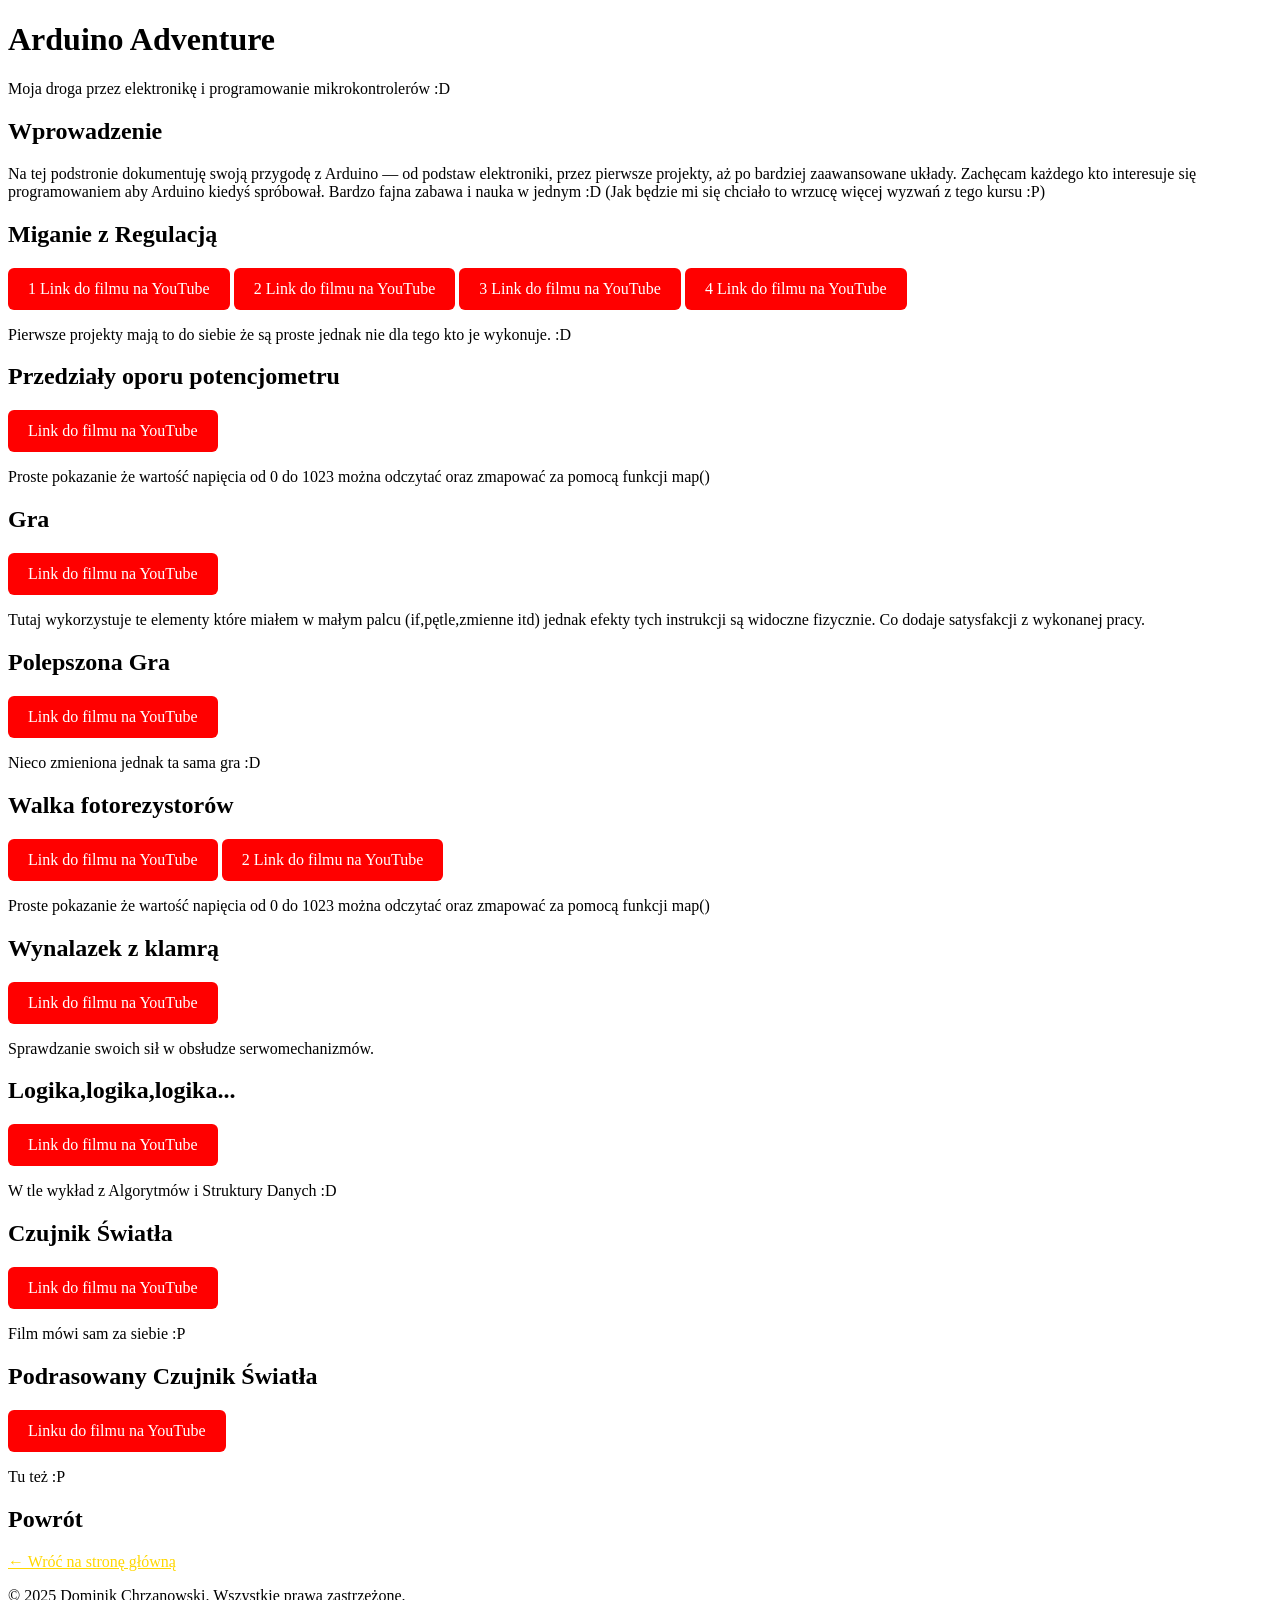
==== Arduino Adventure.html @ 1cbd1c6f "Arduino Adventure" ====
<!DOCTYPE html>
<html lang="pl">
<head>
  <meta charset="UTF-8">
  <meta name="viewport" content="width=device-width, initial-scale=1">
  <link rel="stylesheet" href="style.css">
  <title>Arduino Adventure</title>
</head>
<body>

<header>
  <h1>Arduino Adventure</h1>
  <p>Moja droga przez elektronikę i programowanie mikrokontrolerów :D</p>
</header>

<section>

  <div class="card">
    <h2>Wprowadzenie</h2>
    <p>
      Na tej podstronie dokumentuję swoją przygodę z Arduino — od podstaw elektroniki,
      przez pierwsze projekty, aż po bardziej zaawansowane układy. Zachęcam każdego kto interesuje się programowaniem aby Arduino kiedyś spróbował.
      Bardzo fajna zabawa i nauka w jednym :D
      (Jak będzie mi się chciało to wrzucę więcej wyzwań z tego kursu :P)
    </p>
  </div>
  <div class="card">
    <h2>Miganie z Regulacją</h2>
    <a href="https://youtube.com/shorts/hrBWYWuu4TU" 
   target="_blank" 
   style="display:inline-block; padding:12px 20px; background:#ff0000; color:white; border-radius:6px; text-decoration:none;">
  1 Link do filmu na YouTube
</a>
<a href="https://youtube.com/shorts/Qnf04QjFK5Y?feature=share" 
   target="_blank" 
   style="display:inline-block; padding:12px 20px; background:#ff0000; color:white; border-radius:6px; text-decoration:none;">
  2 Link do filmu na YouTube
</a>
<a href="https://youtube.com/shorts/T4ff5WCKgcs?feature=share" 
   target="_blank" 
   style="display:inline-block; padding:12px 20px; background:#ff0000; color:white; border-radius:6px; text-decoration:none;">
  3 Link do filmu na YouTube
</a>
<a href="https://youtube.com/shorts/pUCqi9dPT6Q?feature=share" 
   target="_blank" 
   style="display:inline-block; padding:12px 20px; background:#ff0000; color:white; border-radius:6px; text-decoration:none;">
  4 Link do filmu na YouTube
</a>

    <p>
      Pierwsze projekty mają to do siebie że są proste jednak nie dla tego kto je wykonuje. :D 
    </p>
  </div>

  <div class="card">
    <h2>Przedziały oporu potencjometru</h2>

    <a href="https://youtube.com/shorts/5D8V5PpXNJE" 
   target="_blank" 
   style="display:inline-block; padding:12px 20px; background:#ff0000; color:white; border-radius:6px; text-decoration:none;">
 Link do filmu na YouTube
</a>

    <p>
      Proste pokazanie że wartość napięcia od 0 do 1023 można odczytać oraz zmapować za pomocą funkcji map()
    </p>
  </div>

  <div class="card">
    <h2>Gra</h2>

    <a href="https://youtube.com/shorts/ZAWejNG53Y0" 
   target="_blank" 
   style="display:inline-block; padding:12px 20px; background:#ff0000; color:white; border-radius:6px; text-decoration:none;">
 Link do filmu na YouTube
</a>

    <p>
      Tutaj wykorzystuje te elementy które miałem w małym palcu (if,pętle,zmienne itd) jednak efekty tych instrukcji są widoczne fizycznie. Co dodaje satysfakcji z wykonanej pracy.
    </p>
  </div>

  <div class="card">
    <h2>Polepszona Gra</h2>

    <a href="https://youtube.com/shorts/DV6dag7jvz0" 
   target="_blank" 
   style="display:inline-block; padding:12px 20px; background:#ff0000; color:white; border-radius:6px; text-decoration:none;">
 Link do filmu na YouTube
</a>

    <p>
      Nieco zmieniona jednak ta sama gra :D
    </p>
  </div>

  

  <div class="card">
    <h2>Walka fotorezystorów</h2>

    <a href="https://youtube.com/shorts/LluiRMYVWiA" 
   target="_blank" 
   style="display:inline-block; padding:12px 20px; background:#ff0000; color:white; border-radius:6px; text-decoration:none;">
 Link do filmu na YouTube
</a>
<a href="https://youtube.com/shorts/ug6g82yJbM4" 
   target="_blank" 
   style="display:inline-block; padding:12px 20px; background:#ff0000; color:white; border-radius:6px; text-decoration:none;">
 2 Link do filmu na YouTube
</a>

    <p>
      Proste pokazanie że wartość napięcia od 0 do 1023 można odczytać oraz zmapować za pomocą funkcji map()
    </p>
  </div>

  <div class="card">
    <h2>Wynalazek z klamrą</h2>

    <a href="https://youtube.com/shorts/8yq5T-n1Qmk" 
   target="_blank" 
   style="display:inline-block; padding:12px 20px; background:#ff0000; color:white; border-radius:6px; text-decoration:none;">
 Link do filmu na YouTube
</a>

    <p>
      Sprawdzanie swoich sił w obsłudze serwomechanizmów.
    </p>
  </div>

  <div class="card">
    <h2>Logika,logika,logika...</h2>

    <a href="https://youtube.com/shorts/JsUmTFg7BD0?feature=share" 
   target="_blank" 
   style="display:inline-block; padding:12px 20px; background:#ff0000; color:white; border-radius:6px; text-decoration:none;">
 Link do filmu na YouTube
</a>


    <p>
      W tle wykład z Algorytmów i Struktury Danych :D 
    </p>
  </div>

  <div class="card">
    <h2>Czujnik Światła</h2>

    <a href="https://youtube.com/shorts/Hsckqw1Oh8s?feature=share" 
   target="_blank" 
   style="display:inline-block; padding:12px 20px; background:#ff0000; color:white; border-radius:6px; text-decoration:none;">
  Link do filmu na YouTube
</a>

    <p>
      Film mówi sam za siebie :P
    </p>
  </div>

  <div class="card">
    <h2>Podrasowany Czujnik Światła</h2>

    <a href="https://youtube.com/shorts/ZAWejNG53Y0" 
   target="_blank" 
   style="display:inline-block; padding:12px 20px; background:#ff0000; color:white; border-radius:6px; text-decoration:none;">
 Linku do filmu na YouTube
</a>

    <p>
      Tu też :P
    </p>
  </div>
  <!-- POWRÓT -->
  <div class="card">
    <h2>Powrót</h2>
    <p><a href="index.html" style="color: #ffd700;">← Wróć na stronę główną</a></p>
  </div>

</section>

<footer>
  &copy; 2025 Dominik Chrzanowski. Wszystkie prawa zastrzeżone.
</footer>

</body>
</html>
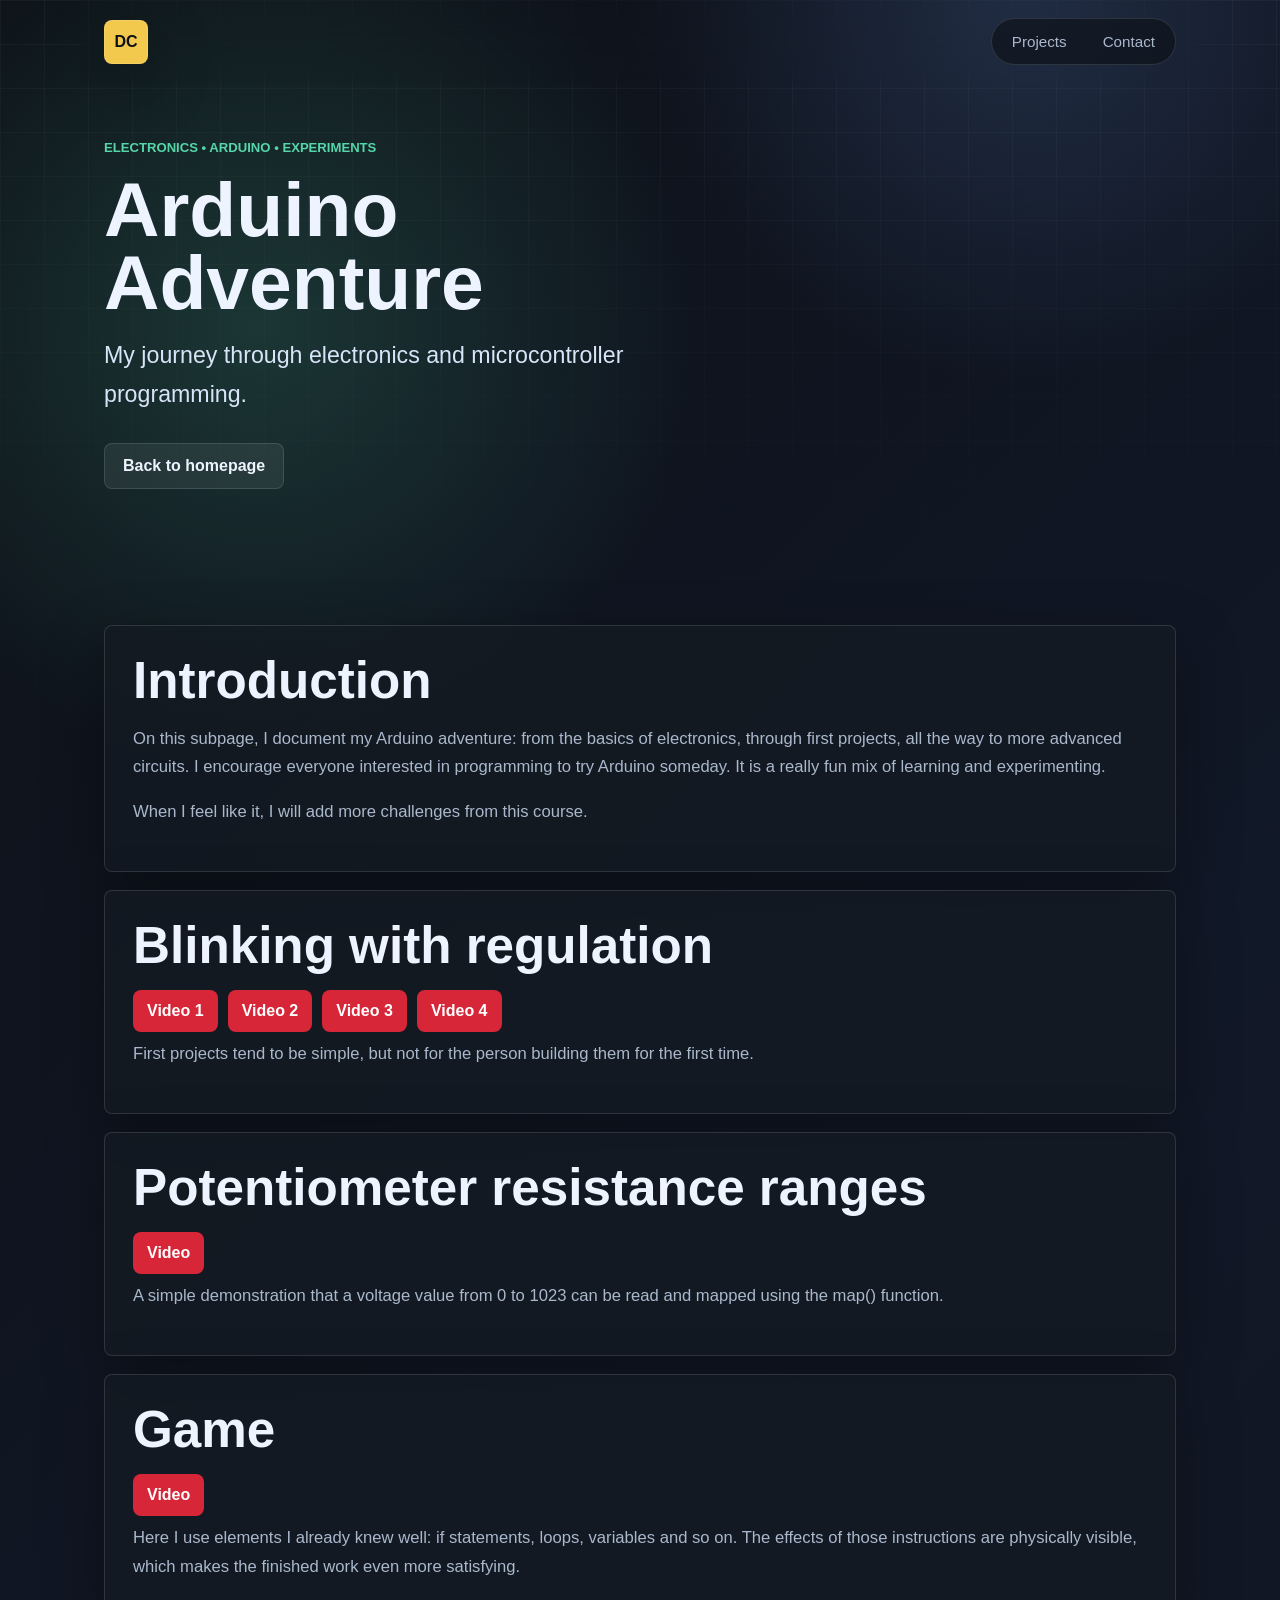
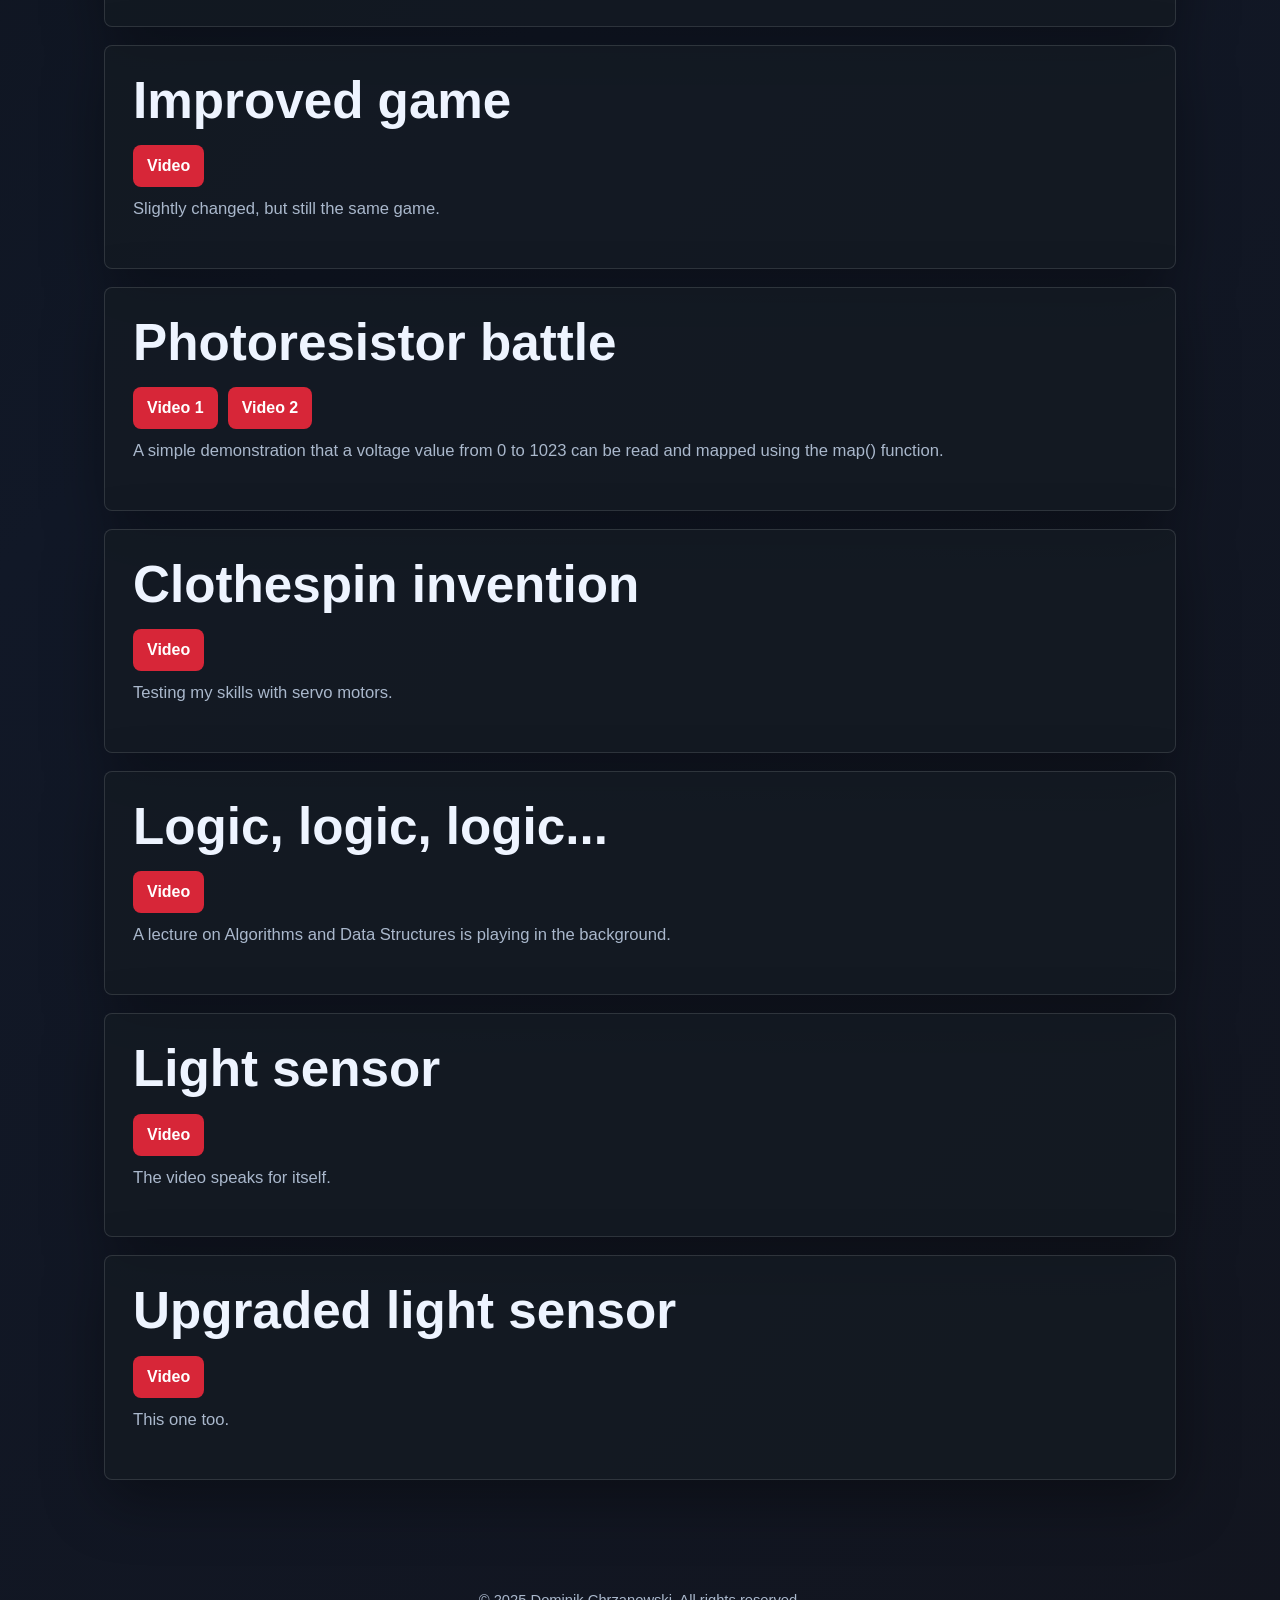
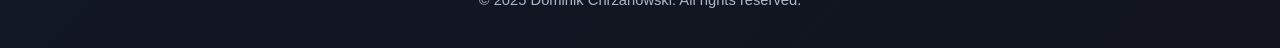
==== commit 1d97d7bc: "Redesign portfolio and add IT Warehouse Desktop download" ====
--- a/Arduino Adventure.html
+++ b/Arduino Adventure.html
@@ -1,187 +1,127 @@
 <!DOCTYPE html>
-<html lang="pl">
+<html lang="en">
 <head>
   <meta charset="UTF-8">
   <meta name="viewport" content="width=device-width, initial-scale=1">
+  <meta name="description" content="Arduino Adventure: Dominik Chrzanowski's electronics and microcontroller projects.">
   <link rel="stylesheet" href="style.css">
-  <title>Arduino Adventure</title>
+  <title>Arduino Adventure | Dominik Chrzanowski</title>
 </head>
 <body>
+  <nav class="topbar" aria-label="Main navigation">
+    <a class="brand" href="index.html">DC</a>
+    <div class="nav-links">
+      <a href="index.html#projects">Projects</a>
+      <a href="index.html#contact">Contact</a>
+    </div>
+  </nav>
 
-<header>
-  <h1>Arduino Adventure</h1>
-  <p>Moja droga przez elektronikę i programowanie mikrokontrolerów :D</p>
-</header>
+  <header class="hero subpage-hero">
+    <div class="hero-copy">
+      <p class="eyebrow">Electronics • Arduino • Experiments</p>
+      <h1>Arduino Adventure</h1>
+      <p class="lead">My journey through electronics and microcontroller programming.</p>
+      <div class="hero-actions">
+        <a class="button secondary" href="index.html">Back to homepage</a>
+      </div>
+    </div>
+  </header>
 
-<section>
+  <main class="section content-stack">
+    <article class="card">
+      <h2>Introduction</h2>
+      <p>
+        On this subpage, I document my Arduino adventure: from the basics of electronics,
+        through first projects, all the way to more advanced circuits. I encourage everyone interested in
+        programming to try Arduino someday. It is a really fun mix of learning and experimenting.
+      </p>
+      <p>
+        When I feel like it, I will add more challenges from this course.
+      </p>
+    </article>
 
-  <div class="card">
-    <h2>Wprowadzenie</h2>
-    <p>
-      Na tej podstronie dokumentuję swoją przygodę z Arduino — od podstaw elektroniki,
-      przez pierwsze projekty, aż po bardziej zaawansowane układy. Zachęcam każdego kto interesuje się programowaniem aby Arduino kiedyś spróbował.
-      Bardzo fajna zabawa i nauka w jednym :D
-      (Jak będzie mi się chciało to wrzucę więcej wyzwań z tego kursu :P)
-    </p>
-  </div>
-  <div class="card">
-    <h2>Miganie z Regulacją</h2>
-    <a href="https://youtube.com/shorts/hrBWYWuu4TU" 
-   target="_blank" 
-   style="display:inline-block; padding:12px 20px; background:#ff0000; color:white; border-radius:6px; text-decoration:none;">
-  1 Link do filmu na YouTube
-</a>
-<a href="https://youtube.com/shorts/Qnf04QjFK5Y?feature=share" 
-   target="_blank" 
-   style="display:inline-block; padding:12px 20px; background:#ff0000; color:white; border-radius:6px; text-decoration:none;">
-  2 Link do filmu na YouTube
-</a>
-<a href="https://youtube.com/shorts/T4ff5WCKgcs?feature=share" 
-   target="_blank" 
-   style="display:inline-block; padding:12px 20px; background:#ff0000; color:white; border-radius:6px; text-decoration:none;">
-  3 Link do filmu na YouTube
-</a>
-<a href="https://youtube.com/shorts/pUCqi9dPT6Q?feature=share" 
-   target="_blank" 
-   style="display:inline-block; padding:12px 20px; background:#ff0000; color:white; border-radius:6px; text-decoration:none;">
-  4 Link do filmu na YouTube
-</a>
+    <article class="card">
+      <h2>Blinking with regulation</h2>
+      <div class="video-links">
+        <a class="video-button" href="https://youtube.com/shorts/hrBWYWuu4TU" target="_blank" rel="noopener">Video 1</a>
+        <a class="video-button" href="https://youtube.com/shorts/Qnf04QjFK5Y?feature=share" target="_blank" rel="noopener">Video 2</a>
+        <a class="video-button" href="https://youtube.com/shorts/T4ff5WCKgcs?feature=share" target="_blank" rel="noopener">Video 3</a>
+        <a class="video-button" href="https://youtube.com/shorts/pUCqi9dPT6Q?feature=share" target="_blank" rel="noopener">Video 4</a>
+      </div>
+      <p>First projects tend to be simple, but not for the person building them for the first time.</p>
+    </article>
 
-    <p>
-      Pierwsze projekty mają to do siebie że są proste jednak nie dla tego kto je wykonuje. :D 
-    </p>
-  </div>
+    <article class="card">
+      <h2>Potentiometer resistance ranges</h2>
+      <div class="video-links">
+        <a class="video-button" href="https://youtube.com/shorts/5D8V5PpXNJE" target="_blank" rel="noopener">Video</a>
+      </div>
+      <p>A simple demonstration that a voltage value from 0 to 1023 can be read and mapped using the map() function.</p>
+    </article>
 
-  <div class="card">
-    <h2>Przedziały oporu potencjometru</h2>
+    <article class="card">
+      <h2>Game</h2>
+      <div class="video-links">
+        <a class="video-button" href="https://youtube.com/shorts/ZAWejNG53Y0" target="_blank" rel="noopener">Video</a>
+      </div>
+      <p>
+        Here I use elements I already knew well: if statements, loops, variables and so on. The effects of those
+        instructions are physically visible, which makes the finished work even more satisfying.
+      </p>
+    </article>
 
-    <a href="https://youtube.com/shorts/5D8V5PpXNJE" 
-   target="_blank" 
-   style="display:inline-block; padding:12px 20px; background:#ff0000; color:white; border-radius:6px; text-decoration:none;">
- Link do filmu na YouTube
-</a>
+    <article class="card">
+      <h2>Improved game</h2>
+      <div class="video-links">
+        <a class="video-button" href="https://youtube.com/shorts/DV6dag7jvz0" target="_blank" rel="noopener">Video</a>
+      </div>
+      <p>Slightly changed, but still the same game.</p>
+    </article>
 
-    <p>
-      Proste pokazanie że wartość napięcia od 0 do 1023 można odczytać oraz zmapować za pomocą funkcji map()
-    </p>
-  </div>
+    <article class="card">
+      <h2>Photoresistor battle</h2>
+      <div class="video-links">
+        <a class="video-button" href="https://youtube.com/shorts/LluiRMYVWiA" target="_blank" rel="noopener">Video 1</a>
+        <a class="video-button" href="https://youtube.com/shorts/ug6g82yJbM4" target="_blank" rel="noopener">Video 2</a>
+      </div>
+      <p>A simple demonstration that a voltage value from 0 to 1023 can be read and mapped using the map() function.</p>
+    </article>
 
-  <div class="card">
-    <h2>Gra</h2>
+    <article class="card">
+      <h2>Clothespin invention</h2>
+      <div class="video-links">
+        <a class="video-button" href="https://youtube.com/shorts/8yq5T-n1Qmk" target="_blank" rel="noopener">Video</a>
+      </div>
+      <p>Testing my skills with servo motors.</p>
+    </article>
 
-    <a href="https://youtube.com/shorts/ZAWejNG53Y0" 
-   target="_blank" 
-   style="display:inline-block; padding:12px 20px; background:#ff0000; color:white; border-radius:6px; text-decoration:none;">
- Link do filmu na YouTube
-</a>
+    <article class="card">
+      <h2>Logic, logic, logic...</h2>
+      <div class="video-links">
+        <a class="video-button" href="https://youtube.com/shorts/JsUmTFg7BD0?feature=share" target="_blank" rel="noopener">Video</a>
+      </div>
+      <p>A lecture on Algorithms and Data Structures is playing in the background.</p>
+    </article>
 
-    <p>
-      Tutaj wykorzystuje te elementy które miałem w małym palcu (if,pętle,zmienne itd) jednak efekty tych instrukcji są widoczne fizycznie. Co dodaje satysfakcji z wykonanej pracy.
-    </p>
-  </div>
+    <article class="card">
+      <h2>Light sensor</h2>
+      <div class="video-links">
+        <a class="video-button" href="https://youtube.com/shorts/Hsckqw1Oh8s?feature=share" target="_blank" rel="noopener">Video</a>
+      </div>
+      <p>The video speaks for itself.</p>
+    </article>
 
-  <div class="card">
-    <h2>Polepszona Gra</h2>
+    <article class="card">
+      <h2>Upgraded light sensor</h2>
+      <div class="video-links">
+        <a class="video-button" href="https://youtube.com/shorts/ZAWejNG53Y0" target="_blank" rel="noopener">Video</a>
+      </div>
+      <p>This one too.</p>
+    </article>
+  </main>
 
-    <a href="https://youtube.com/shorts/DV6dag7jvz0" 
-   target="_blank" 
-   style="display:inline-block; padding:12px 20px; background:#ff0000; color:white; border-radius:6px; text-decoration:none;">
- Link do filmu na YouTube
-</a>
-
-    <p>
-      Nieco zmieniona jednak ta sama gra :D
-    </p>
-  </div>
-
-  
-
-  <div class="card">
-    <h2>Walka fotorezystorów</h2>
-
-    <a href="https://youtube.com/shorts/LluiRMYVWiA" 
-   target="_blank" 
-   style="display:inline-block; padding:12px 20px; background:#ff0000; color:white; border-radius:6px; text-decoration:none;">
- Link do filmu na YouTube
-</a>
-<a href="https://youtube.com/shorts/ug6g82yJbM4" 
-   target="_blank" 
-   style="display:inline-block; padding:12px 20px; background:#ff0000; color:white; border-radius:6px; text-decoration:none;">
- 2 Link do filmu na YouTube
-</a>
-
-    <p>
-      Proste pokazanie że wartość napięcia od 0 do 1023 można odczytać oraz zmapować za pomocą funkcji map()
-    </p>
-  </div>
-
-  <div class="card">
-    <h2>Wynalazek z klamrą</h2>
-
-    <a href="https://youtube.com/shorts/8yq5T-n1Qmk" 
-   target="_blank" 
-   style="display:inline-block; padding:12px 20px; background:#ff0000; color:white; border-radius:6px; text-decoration:none;">
- Link do filmu na YouTube
-</a>
-
-    <p>
-      Sprawdzanie swoich sił w obsłudze serwomechanizmów.
-    </p>
-  </div>
-
-  <div class="card">
-    <h2>Logika,logika,logika...</h2>
-
-    <a href="https://youtube.com/shorts/JsUmTFg7BD0?feature=share" 
-   target="_blank" 
-   style="display:inline-block; padding:12px 20px; background:#ff0000; color:white; border-radius:6px; text-decoration:none;">
- Link do filmu na YouTube
-</a>
-
-
-    <p>
-      W tle wykład z Algorytmów i Struktury Danych :D 
-    </p>
-  </div>
-
-  <div class="card">
-    <h2>Czujnik Światła</h2>
-
-    <a href="https://youtube.com/shorts/Hsckqw1Oh8s?feature=share" 
-   target="_blank" 
-   style="display:inline-block; padding:12px 20px; background:#ff0000; color:white; border-radius:6px; text-decoration:none;">
-  Link do filmu na YouTube
-</a>
-
-    <p>
-      Film mówi sam za siebie :P
-    </p>
-  </div>
-
-  <div class="card">
-    <h2>Podrasowany Czujnik Światła</h2>
-
-    <a href="https://youtube.com/shorts/ZAWejNG53Y0" 
-   target="_blank" 
-   style="display:inline-block; padding:12px 20px; background:#ff0000; color:white; border-radius:6px; text-decoration:none;">
- Linku do filmu na YouTube
-</a>
-
-    <p>
-      Tu też :P
-    </p>
-  </div>
-  <!-- POWRÓT -->
-  <div class="card">
-    <h2>Powrót</h2>
-    <p><a href="index.html" style="color: #ffd700;">← Wróć na stronę główną</a></p>
-  </div>
-
-</section>
-
-<footer>
-  &copy; 2025 Dominik Chrzanowski. Wszystkie prawa zastrzeżone.
-</footer>
-
+  <footer>
+    &copy; 2025 Dominik Chrzanowski. All rights reserved.
+  </footer>
 </body>
 </html>
--- a/style.css
+++ b/style.css
@@ -0,0 +1,471 @@
+:root {
+  --bg: #0d1117;
+  --surface: #151b23;
+  --surface-strong: #1f2937;
+  --text: #eef4ff;
+  --muted: #aab8cc;
+  --line: rgba(255, 255, 255, 0.12);
+  --accent: #f2c94c;
+  --accent-2: #56d6a8;
+  --accent-3: #7aa7ff;
+  --shadow: 0 20px 60px rgba(0, 0, 0, 0.35);
+}
+
+* {
+  box-sizing: border-box;
+}
+
+html {
+  scroll-behavior: smooth;
+}
+
+body {
+  min-height: 100vh;
+  margin: 0;
+  font-family: "Segoe UI", Arial, sans-serif;
+  color: var(--text);
+  background:
+    radial-gradient(circle at 20% 10%, rgba(86, 214, 168, 0.18), transparent 28rem),
+    radial-gradient(circle at 80% 0%, rgba(122, 167, 255, 0.17), transparent 24rem),
+    linear-gradient(135deg, #0d1117 0%, #111827 48%, #12151f 100%);
+}
+
+body::before {
+  content: "";
+  position: fixed;
+  inset: 0;
+  z-index: -1;
+  pointer-events: none;
+  background-image:
+    linear-gradient(rgba(255, 255, 255, 0.035) 1px, transparent 1px),
+    linear-gradient(90deg, rgba(255, 255, 255, 0.035) 1px, transparent 1px);
+  background-size: 44px 44px;
+  mask-image: linear-gradient(to bottom, black, transparent 70%);
+}
+
+a {
+  color: inherit;
+}
+
+.topbar {
+  position: sticky;
+  top: 0;
+  z-index: 10;
+  display: flex;
+  align-items: center;
+  justify-content: space-between;
+  gap: 20px;
+  max-width: 1120px;
+  margin: 0 auto;
+  padding: 18px 24px;
+  backdrop-filter: blur(18px);
+}
+
+.brand {
+  display: grid;
+  width: 44px;
+  height: 44px;
+  place-items: center;
+  border: 1px solid var(--line);
+  border-radius: 8px;
+  color: var(--bg);
+  font-weight: 800;
+  text-decoration: none;
+  background: var(--accent);
+  box-shadow: var(--shadow);
+}
+
+.nav-links {
+  display: flex;
+  gap: 8px;
+  padding: 6px;
+  border: 1px solid var(--line);
+  border-radius: 999px;
+  background: rgba(13, 17, 23, 0.65);
+}
+
+.nav-links a {
+  padding: 8px 14px;
+  border-radius: 999px;
+  color: var(--muted);
+  font-size: 0.95rem;
+  text-decoration: none;
+  transition: color 180ms ease, background 180ms ease;
+}
+
+.nav-links a:hover {
+  color: var(--text);
+  background: rgba(255, 255, 255, 0.08);
+}
+
+.hero {
+  display: grid;
+  grid-template-columns: minmax(0, 1fr) minmax(280px, 420px);
+  gap: 56px;
+  align-items: center;
+  max-width: 1120px;
+  min-height: calc(100vh - 86px);
+  margin: 0 auto;
+  padding: 54px 24px 92px;
+}
+
+.eyebrow,
+.section-label {
+  margin: 0 0 14px;
+  color: var(--accent-2);
+  font-size: 0.82rem;
+  font-weight: 800;
+  letter-spacing: 0;
+  text-transform: uppercase;
+}
+
+h1,
+h2,
+h3,
+p {
+  margin-top: 0;
+}
+
+h1 {
+  max-width: 760px;
+  margin-bottom: 18px;
+  font-size: clamp(3rem, 8vw, 6.75rem);
+  line-height: 0.94;
+}
+
+h2 {
+  margin-bottom: 18px;
+  font-size: clamp(2rem, 4vw, 3.3rem);
+  line-height: 1.04;
+}
+
+h3 {
+  margin-bottom: 10px;
+  font-size: 1.35rem;
+}
+
+p {
+  color: var(--muted);
+  font-size: 1.04rem;
+  line-height: 1.7;
+}
+
+.steps-list {
+  display: grid;
+  gap: 12px;
+  margin: 0 0 20px;
+  padding-left: 24px;
+  color: var(--muted);
+  font-size: 1.04rem;
+  line-height: 1.7;
+}
+
+.steps-list strong {
+  color: var(--text);
+}
+
+.lead {
+  max-width: 660px;
+  color: #d8e4f7;
+  font-size: clamp(1.15rem, 2vw, 1.45rem);
+}
+
+.hero-actions,
+.contact-actions {
+  display: flex;
+  flex-wrap: wrap;
+  gap: 12px;
+  margin-top: 28px;
+}
+
+.button {
+  display: inline-flex;
+  align-items: center;
+  justify-content: center;
+  min-height: 46px;
+  padding: 12px 18px;
+  border: 1px solid transparent;
+  border-radius: 8px;
+  font-weight: 800;
+  text-decoration: none;
+  transition: transform 180ms ease, border-color 180ms ease, background 180ms ease;
+}
+
+.button:hover,
+.text-link:hover {
+  transform: translateY(-2px);
+}
+
+.button.primary {
+  color: #10141c;
+  background: var(--accent);
+}
+
+.button.secondary {
+  border-color: var(--line);
+  color: var(--text);
+  background: rgba(255, 255, 255, 0.07);
+}
+
+.portrait-wrap {
+  position: relative;
+  justify-self: center;
+  width: min(100%, 390px);
+  aspect-ratio: 1;
+  border: 1px solid var(--line);
+  border-radius: 8px;
+  background: linear-gradient(145deg, rgba(242, 201, 76, 0.2), rgba(86, 214, 168, 0.1));
+  box-shadow: var(--shadow);
+  overflow: hidden;
+}
+
+.portrait-wrap::after {
+  content: "";
+  position: absolute;
+  inset: auto 22px 22px auto;
+  width: 84px;
+  height: 84px;
+  border-right: 4px solid var(--accent);
+  border-bottom: 4px solid var(--accent);
+}
+
+.portrait-wrap img {
+  width: 100%;
+  height: 100%;
+  object-fit: cover;
+  filter: saturate(1.05) contrast(1.03);
+}
+
+.section {
+  max-width: 1120px;
+  margin: 0 auto;
+  padding: 84px 24px;
+}
+
+.about-grid {
+  display: grid;
+  grid-template-columns: minmax(220px, 0.8fr) minmax(0, 1.2fr);
+  gap: 38px;
+  align-items: start;
+}
+
+.card,
+.project-card {
+  border: 1px solid var(--line);
+  border-radius: 8px;
+  background: rgba(21, 27, 35, 0.76);
+  box-shadow: var(--shadow);
+}
+
+.card {
+  padding: 28px;
+}
+
+.skill-cloud {
+  display: flex;
+  flex-wrap: wrap;
+  gap: 10px;
+  margin-top: 24px;
+}
+
+.skill-cloud span,
+.badge {
+  display: inline-flex;
+  align-items: center;
+  min-height: 30px;
+  padding: 6px 10px;
+  border: 1px solid var(--line);
+  border-radius: 999px;
+  color: var(--text);
+  font-size: 0.86rem;
+  font-weight: 700;
+  background: rgba(255, 255, 255, 0.06);
+}
+
+.section-heading {
+  max-width: 720px;
+  margin-bottom: 18px;
+}
+
+.project-grid {
+  display: grid;
+  grid-template-columns: repeat(3, minmax(0, 1fr));
+  gap: 18px;
+}
+
+.project-card {
+  display: flex;
+  min-height: 260px;
+  flex-direction: column;
+  justify-content: space-between;
+  padding: 24px;
+  transition: transform 180ms ease, border-color 180ms ease, background 180ms ease;
+}
+
+.project-card:hover {
+  transform: translateY(-4px);
+  border-color: rgba(242, 201, 76, 0.5);
+  background: rgba(31, 41, 55, 0.84);
+}
+
+.project-card.featured {
+  grid-column: span 1;
+  background:
+    linear-gradient(150deg, rgba(242, 201, 76, 0.15), rgba(86, 214, 168, 0.08)),
+    rgba(21, 27, 35, 0.8);
+}
+
+.badge {
+  margin-bottom: 18px;
+  color: #10141c;
+  background: var(--accent-2);
+}
+
+.badge.muted {
+  color: var(--muted);
+  background: rgba(255, 255, 255, 0.05);
+}
+
+.text-link {
+  display: inline-flex;
+  width: fit-content;
+  margin-top: 24px;
+  color: var(--accent);
+  font-weight: 800;
+  text-decoration: none;
+  transition: transform 180ms ease;
+}
+
+.project-actions {
+  display: flex;
+  flex-wrap: wrap;
+  gap: 14px;
+}
+
+.contact-band {
+  display: grid;
+  grid-template-columns: auto minmax(0, 1fr);
+  gap: 28px;
+  align-items: center;
+  margin-bottom: 42px;
+  border-top: 1px solid var(--line);
+  border-bottom: 1px solid var(--line);
+}
+
+footer {
+  padding: 28px 24px 40px;
+  color: var(--muted);
+  text-align: center;
+  font-size: 0.92rem;
+}
+
+.subpage-hero {
+  min-height: auto;
+  padding-bottom: 52px;
+}
+
+.subpage-hero h1 {
+  font-size: clamp(2.7rem, 6vw, 5.6rem);
+}
+
+.content-stack {
+  display: grid;
+  gap: 18px;
+}
+
+.video-links {
+  display: flex;
+  flex-wrap: wrap;
+  gap: 10px;
+  margin: 18px 0 8px;
+}
+
+.video-button {
+  display: inline-flex;
+  align-items: center;
+  justify-content: center;
+  min-height: 42px;
+  padding: 10px 14px;
+  border-radius: 8px;
+  color: #fff;
+  font-weight: 800;
+  text-decoration: none;
+  background: #d72638;
+}
+
+.presentation-page {
+  max-width: 1180px;
+  margin: 0 auto;
+  padding: 40px 24px 84px;
+}
+
+.presentation {
+  width: 100%;
+  height: min(78vh, 860px);
+  border: 1px solid var(--line);
+  border-radius: 8px;
+  background: var(--surface);
+  box-shadow: var(--shadow);
+}
+
+@media (max-width: 900px) {
+  .hero,
+  .about-grid,
+  .contact-band {
+    grid-template-columns: 1fr;
+  }
+
+  .hero {
+    gap: 32px;
+    min-height: auto;
+    padding-top: 38px;
+  }
+
+  .portrait-wrap {
+    justify-self: start;
+    max-width: 320px;
+  }
+
+  .project-grid {
+    grid-template-columns: repeat(2, minmax(0, 1fr));
+  }
+
+  .contact-actions {
+    margin-top: 0;
+  }
+}
+
+@media (max-width: 640px) {
+  .topbar {
+    align-items: flex-start;
+    padding-inline: 16px;
+  }
+
+  .nav-links {
+    max-width: calc(100vw - 88px);
+    overflow-x: auto;
+  }
+
+  .hero,
+  .section,
+  .presentation-page {
+    padding-inline: 16px;
+  }
+
+  .section {
+    padding-block: 58px;
+  }
+
+  .project-grid {
+    grid-template-columns: 1fr;
+  }
+
+  .project-card {
+    min-height: 220px;
+  }
+
+  .button,
+  .contact-actions {
+    width: 100%;
+  }
+}
